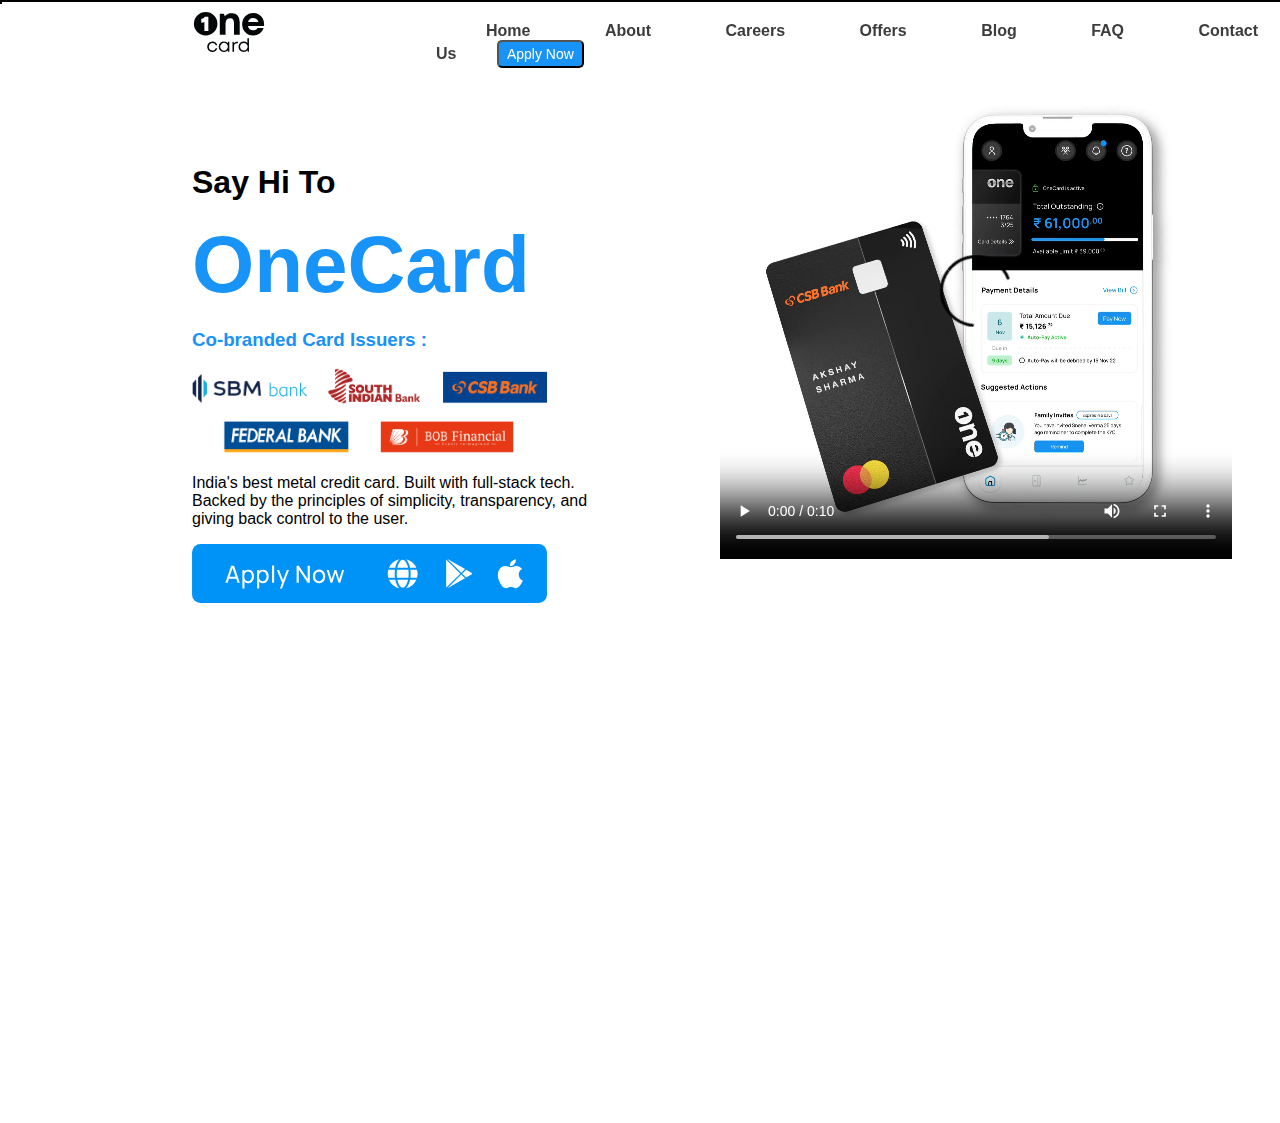
==== Assignment 3/Question 6/index.html @ aeb3a56e "created navbar, video element" ====
<!DOCTYPE html>
<html lang="en">
  <head>
    <meta charset="UTF-8" />
    <meta name="viewport" content="width=device-width, initial-scale=1.0" />
    <link rel="stylesheet" href="style.css" />
    <title>One Card</title>
  </head>
  <body>
    <nav>
      <div class="container">
        <img src="/Assignment 3/Question 6/Assets/logo_black.svg" alt="" />
        <ul>
          <li>
            <a class="nav-item" href="#">Home</a>
            <a class="nav-item" href="#">About</a>
            <a class="nav-item" href="#">Careers</a>
            <a class="nav-item" href="#">Offers</a>
            <a class="nav-item" href="#">Blog</a>
            <a class="nav-item" href="#">FAQ</a>
            <a class="nav-item" href="#">Contact Us</a>
            <button>Apply Now</button>
          </li>
        </ul>
      </div>
    </nav>
    <!-- main -->
    <div class="main">
      <h2>Say Hi To</h2>
      <br />
      <h1>OneCard</h1>
      <br />
      <h3>Co-branded Card Issuers :</h3>
      <img
        src="/Assignment 3/Question 6/Assets/Banking_partners_24thJan_dark__.png"
        alt=""
      />
      <p>
        India's best metal credit card. Built with full-stack tech. <br />
        Backed by the principles of simplicity, transparency, and <br />
        giving back control to the user.
      </p>
      <img src="/Assignment 3/Question 6/Assets/cta_apply_now.svg" alt="" />
    </div>
    <!-- right main -->
    <div class="right-main">
      <video
        src="/Assignment 3/Question 6/Assets/say_hi_2x_d3_.mp4"
        autoplay="autoplay"
        controls
      ></video>
    </div>
  </body>
</html>
---- Assignment 3/Question 6/style.css ----
*{
    margin: 0;
    padding: 0;
    box-sizing: border-box;
    font-family: Arial, Helvetica, sans-serif;
}

nav{
    border: 2px solid black;
    background-color: white;
    /* position: fixed; */
    width: 100%;
}
.container{
    display: flex;
    position: fixed;

}

.container img{
    padding-top: 10px;
    padding-left: 100px;
}

img{
    height: 50px;
    width: 398px;
    background-color: white;
}

.container ul{
    padding-top: 20px;
    padding-left: 80px;
    list-style-type: none;
    background-color: white;
}

.container ul li a{
    justify-content: flex-end;
    margin-left: 50px;
    padding-right: 20px;
    text-decoration: none;
    font-weight: 600;
    color: rgb(61, 59, 59)
}

button{
    background-color: #1893F7;
    color: white;
    margin: 0px 16px;
    padding: 4px 8px;
    border-radius: 5px;
    font-size: 14px;
}

.main{
    margin-left:15%
}

h2{
    margin-top: 10rem;
    font-size: 2rem;
}
h1{
    color:#1893F7;
    font-size: 5rem;
}
h3{
    color: #1892F7;
}
.main>img{
    height: auto;
    width: 355px;
    margin-top: 1rem;
}
p{
    margin-top: 1rem;
}

/* right main */

video{
    position: relative;
    height: 90%;
    width: 40%;
    left: 45rem;
    bottom: 35rem;
}
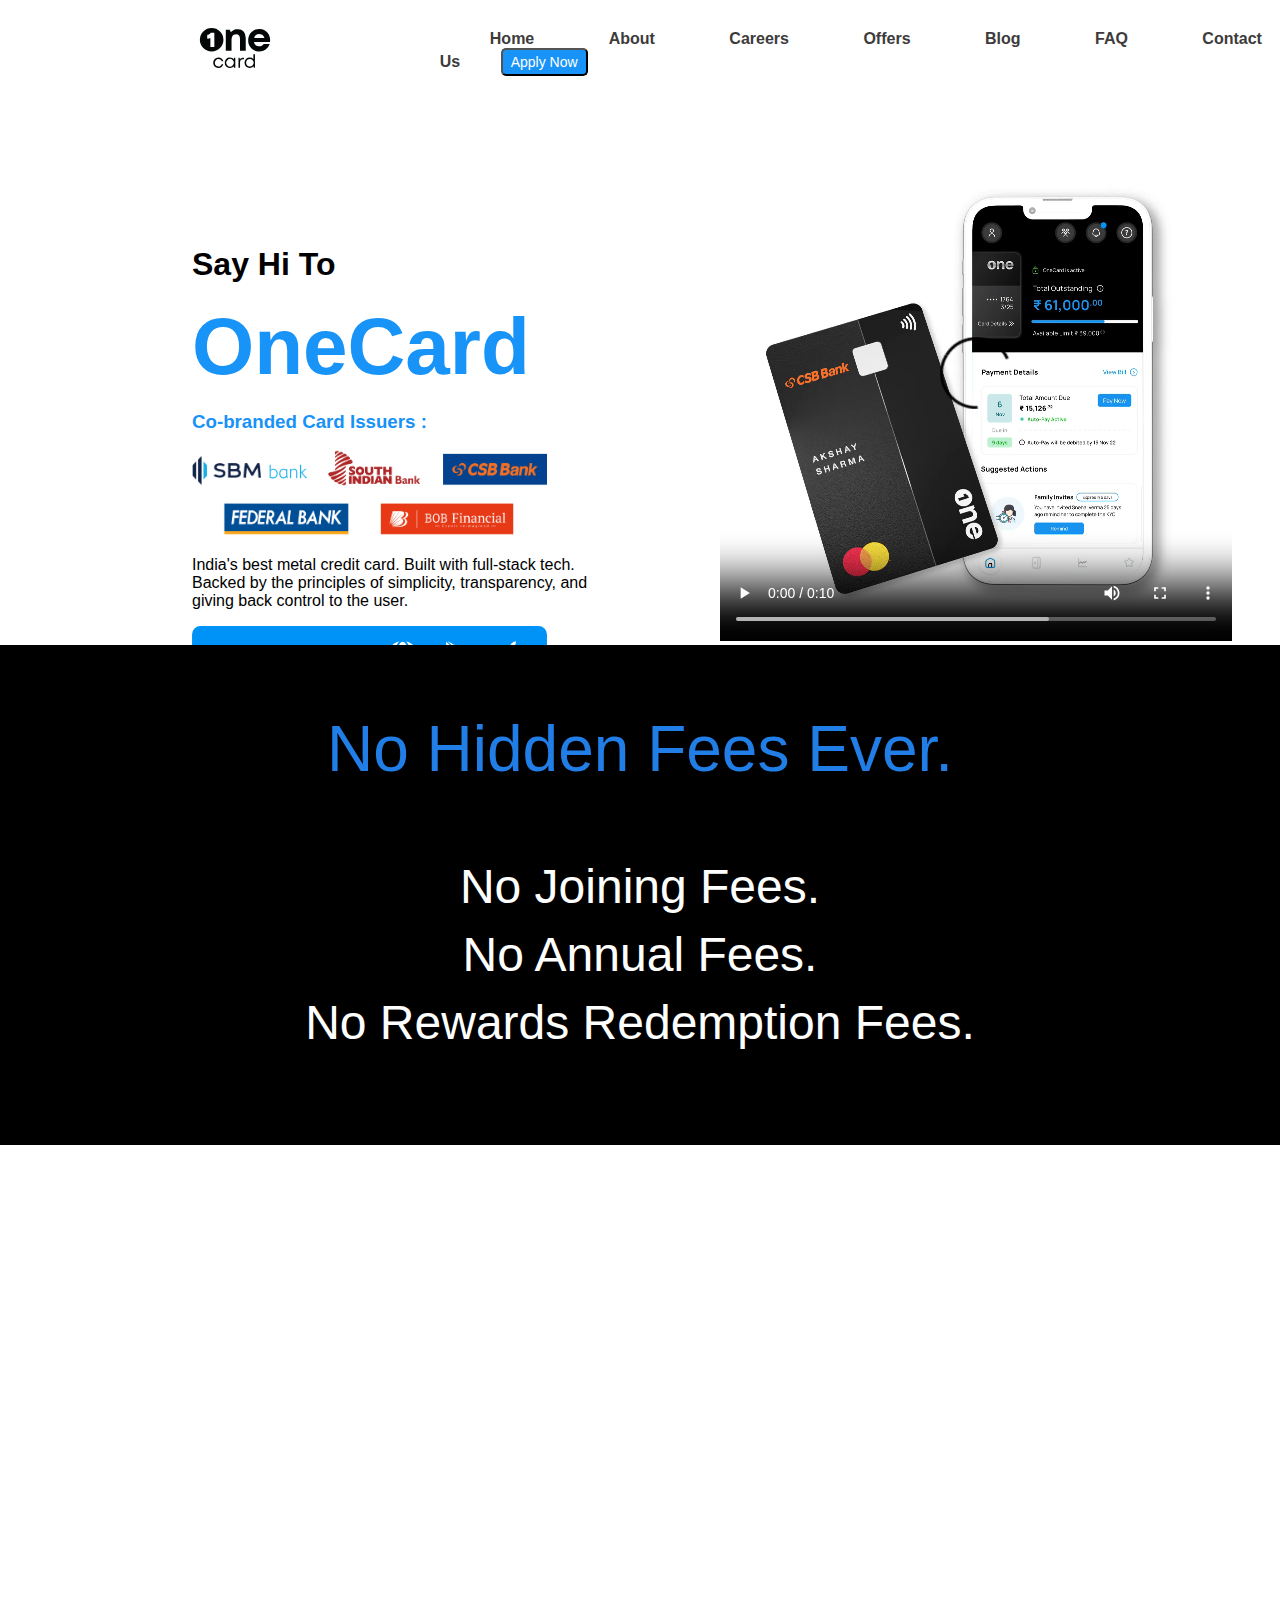
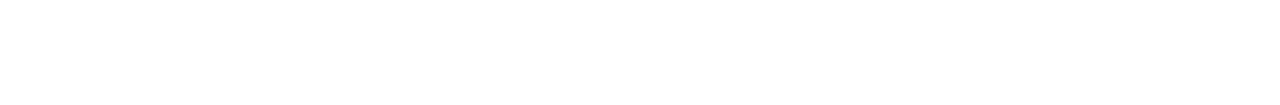
==== commit be132320: "fees section added" ====
--- a/Assignment 3/Question 6/index.html
+++ b/Assignment 3/Question 6/index.html
@@ -26,11 +26,11 @@
     </nav>
     <!-- main -->
     <div class="main">
-      <h2>Say Hi To</h2>
+      <h2 style="margin-top: 10rem; font-size: 2rem">Say Hi To</h2>
       <br />
-      <h1>OneCard</h1>
+      <h1 style="color: #1893f7; font-size: 5rem">OneCard</h1>
       <br />
-      <h3>Co-branded Card Issuers :</h3>
+      <h3 style="color: #1892f7">Co-branded Card Issuers :</h3>
       <img
         src="/Assignment 3/Question 6/Assets/Banking_partners_24thJan_dark__.png"
         alt=""
@@ -42,7 +42,6 @@
       </p>
       <img src="/Assignment 3/Question 6/Assets/cta_apply_now.svg" alt="" />
     </div>
-    <!-- right main -->
     <div class="right-main">
       <video
         src="/Assignment 3/Question 6/Assets/say_hi_2x_d3_.mp4"
@@ -50,5 +49,58 @@
         controls
       ></video>
     </div>
+    <!-- black section -->
+    <div class="fees">
+      <h1
+        style="
+          padding: 60px;
+          color: #217ee6;
+          font-size: 64px;
+          font-weight: 500;
+          line-height: 1.33;
+        "
+      >
+        No Hidden Fees Ever.
+      </h1>
+      <h2
+        style="
+          padding: 10px;
+          color: white;
+          font-size: 3rem;
+          font-weight: 500;
+          font-stretch: normal;
+          line-height: 1;
+          letter-spacing: normal;
+        "
+      >
+        No Joining Fees.
+      </h2>
+      <h2
+        style="
+          padding: 10px;
+          color: white;
+          font-size: 3rem;
+          font-weight: 500;
+          font-stretch: normal;
+          line-height: 1;
+          letter-spacing: normal;
+        "
+      >
+        No Annual Fees.
+      </h2>
+      <h2
+        style="
+          padding: 10px;
+          color: white;
+          font-size: 3rem;
+          font-weight: 500;
+          font-stretch: normal;
+          line-height: 1;
+          letter-spacing: normal;
+        "
+      >
+        No Rewards Redemption Fees.
+      </h2>
+    </div>
   </body>
 </html>
--- a/Assignment 3/Question 6/style.css
+++ b/Assignment 3/Question 6/style.css
@@ -5,17 +5,27 @@
     font-family: Arial, Helvetica, sans-serif;
 }
 
-nav{
-    border: 2px solid black;
-    background-color: white;
-    /* position: fixed; */
-    width: 100%;
+
+
+.navbar{
+    position: fixed;
+    top: 0;
+  width: 100%;
+  background-color: white;
+
 }
-.container{
+
+.container {
+    display: flex;
+    justify-content: space-between;
+    align-items: center;
+    padding: 10px;
+  }
+/* .container{
     display: flex;
     position: fixed;
-
-}
+    width: 100%;
+} */
 
 .container img{
     padding-top: 10px;
@@ -41,7 +51,8 @@
     padding-right: 20px;
     text-decoration: none;
     font-weight: 600;
-    color: rgb(61, 59, 59)
+    color: rgb(61, 59, 59);
+    background-color: white;
 }
 
 button{
@@ -54,20 +65,21 @@
 }
 
 .main{
-    margin-left:15%
+    /* margin-top: 60px; */
+    margin-left:15%;
 }
 
-h2{
+/* h2{
     margin-top: 10rem;
     font-size: 2rem;
-}
-h1{
+} */
+/* h1{
     color:#1893F7;
     font-size: 5rem;
-}
-h3{
+} */
+/* h3{
     color: #1892F7;
-}
+} */
 .main>img{
     height: auto;
     width: 355px;
@@ -83,6 +95,43 @@
     position: relative;
     height: 90%;
     width: 40%;
-    left: 45rem;
+        left: 45rem;
+        bottom: 35rem;
+}
+
+/* .right-main {
+    margin-left: 60%;
+    margin-top: 2rem;
+  } */
+  
+.fees{
+    border: 2px solid black;
+    height: 500px;
+    position: relative;
+    /* top: 1rem; */
     bottom: 35rem;
+    /* left: 10px; */
+    /* padding: 50px; */
+    text-align: center;
+    background-color: black;
+
 }
+
+/* h1{
+    padding: 60px;
+    color:#217ee6;                           
+    font-size: 64px;
+    font-weight: 500;
+    line-height: 1.33;
+} */
+
+/* h2{
+    padding: 10px ;
+    color: white;
+    font-size: 3rem;
+    font-weight: 500;
+    font-stretch: normal;
+    line-height: 1;
+    letter-spacing: normal;
+} */
+
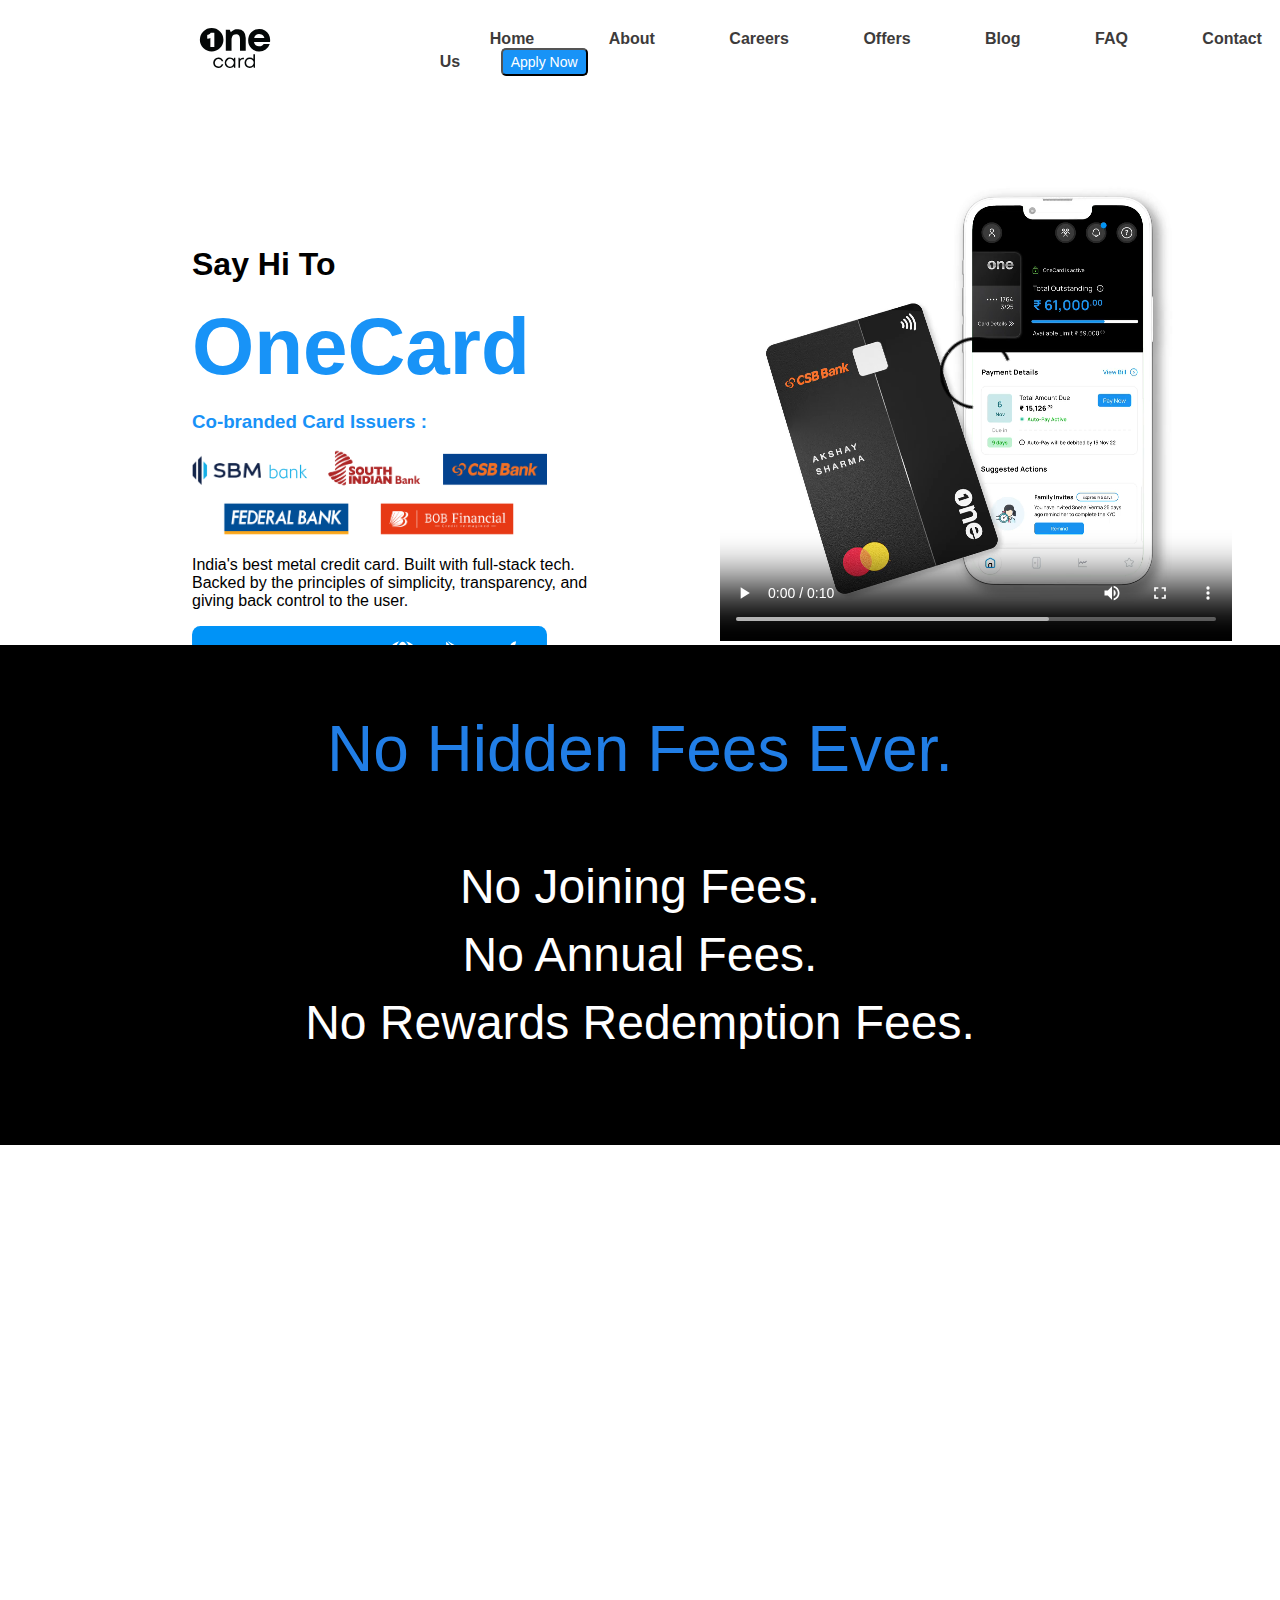
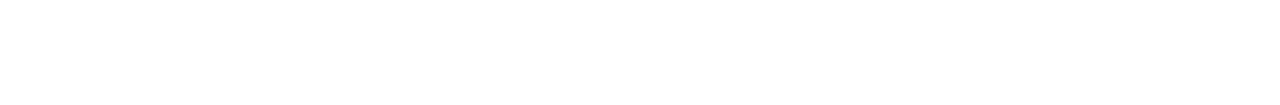
==== commit 3d5851dd: "updated the video" ====
--- a/Assignment 3/Question 6/index.html
+++ b/Assignment 3/Question 6/index.html
@@ -24,7 +24,7 @@
         </ul>
       </div>
     </nav>
-    <!-- main -->
+    <!-- left-main -->
     <div class="main">
       <h2 style="margin-top: 10rem; font-size: 2rem">Say Hi To</h2>
       <br />
@@ -43,13 +43,12 @@
       <img src="/Assignment 3/Question 6/Assets/cta_apply_now.svg" alt="" />
     </div>
     <div class="right-main">
-      <video
-        src="/Assignment 3/Question 6/Assets/say_hi_2x_d3_.mp4"
-        autoplay="autoplay"
-        controls
-      ></video>
+      <video class="card-video" controls autoplay loop>
+        <source src="/Assignment 3/Question 6/Assets/say_hi_2x_d3_.mp4" />
+        Your browser does not support the video tag.
+      </video>
     </div>
-    <!-- black section -->
+    <!-- fees section -->
     <div class="fees">
       <h1
         style="
--- a/Assignment 3/Question 6/style.css
+++ b/Assignment 3/Question 6/style.css
@@ -5,13 +5,10 @@
     font-family: Arial, Helvetica, sans-serif;
 }
 
-
-
 .navbar{
-    position: fixed;
     top: 0;
-  width: 100%;
-  background-color: white;
+    width: 100%;
+    background-color: white;
 
 }
 
@@ -21,11 +18,6 @@
     align-items: center;
     padding: 10px;
   }
-/* .container{
-    display: flex;
-    position: fixed;
-    width: 100%;
-} */
 
 .container img{
     padding-top: 10px;
@@ -65,21 +57,10 @@
 }
 
 .main{
-    /* margin-top: 60px; */
+
     margin-left:15%;
 }
 
-/* h2{
-    margin-top: 10rem;
-    font-size: 2rem;
-} */
-/* h1{
-    color:#1893F7;
-    font-size: 5rem;
-} */
-/* h3{
-    color: #1892F7;
-} */
 .main>img{
     height: auto;
     width: 355px;
@@ -91,47 +72,32 @@
 
 /* right main */
 
-video{
+.card-video{
     position: relative;
     height: 90%;
     width: 40%;
-        left: 45rem;
-        bottom: 35rem;
+    left: 45rem;
+    bottom: 35rem;
 }
 
-/* .right-main {
-    margin-left: 60%;
-    margin-top: 2rem;
-  } */
-  
 .fees{
     border: 2px solid black;
     height: 500px;
     position: relative;
-    /* top: 1rem; */
     bottom: 35rem;
-    /* left: 10px; */
-    /* padding: 50px; */
     text-align: center;
     background-color: black;
 
 }
 
-/* h1{
-    padding: 60px;
-    color:#217ee6;                           
-    font-size: 64px;
-    font-weight: 500;
-    line-height: 1.33;
-} */
-
-/* h2{
-    padding: 10px ;
-    color: white;
-    font-size: 3rem;
-    font-weight: 500;
-    font-stretch: normal;
-    line-height: 1;
-    letter-spacing: normal;
-} */
-
+/* dark-light mode */
+/* @media only screen and (min-width: 480px) and (max-width: 800px) {
+    .fees{
+        background-color: white;
+    }
+    .fees h2{
+        color: black;
+    }
+    
+  }
+   */
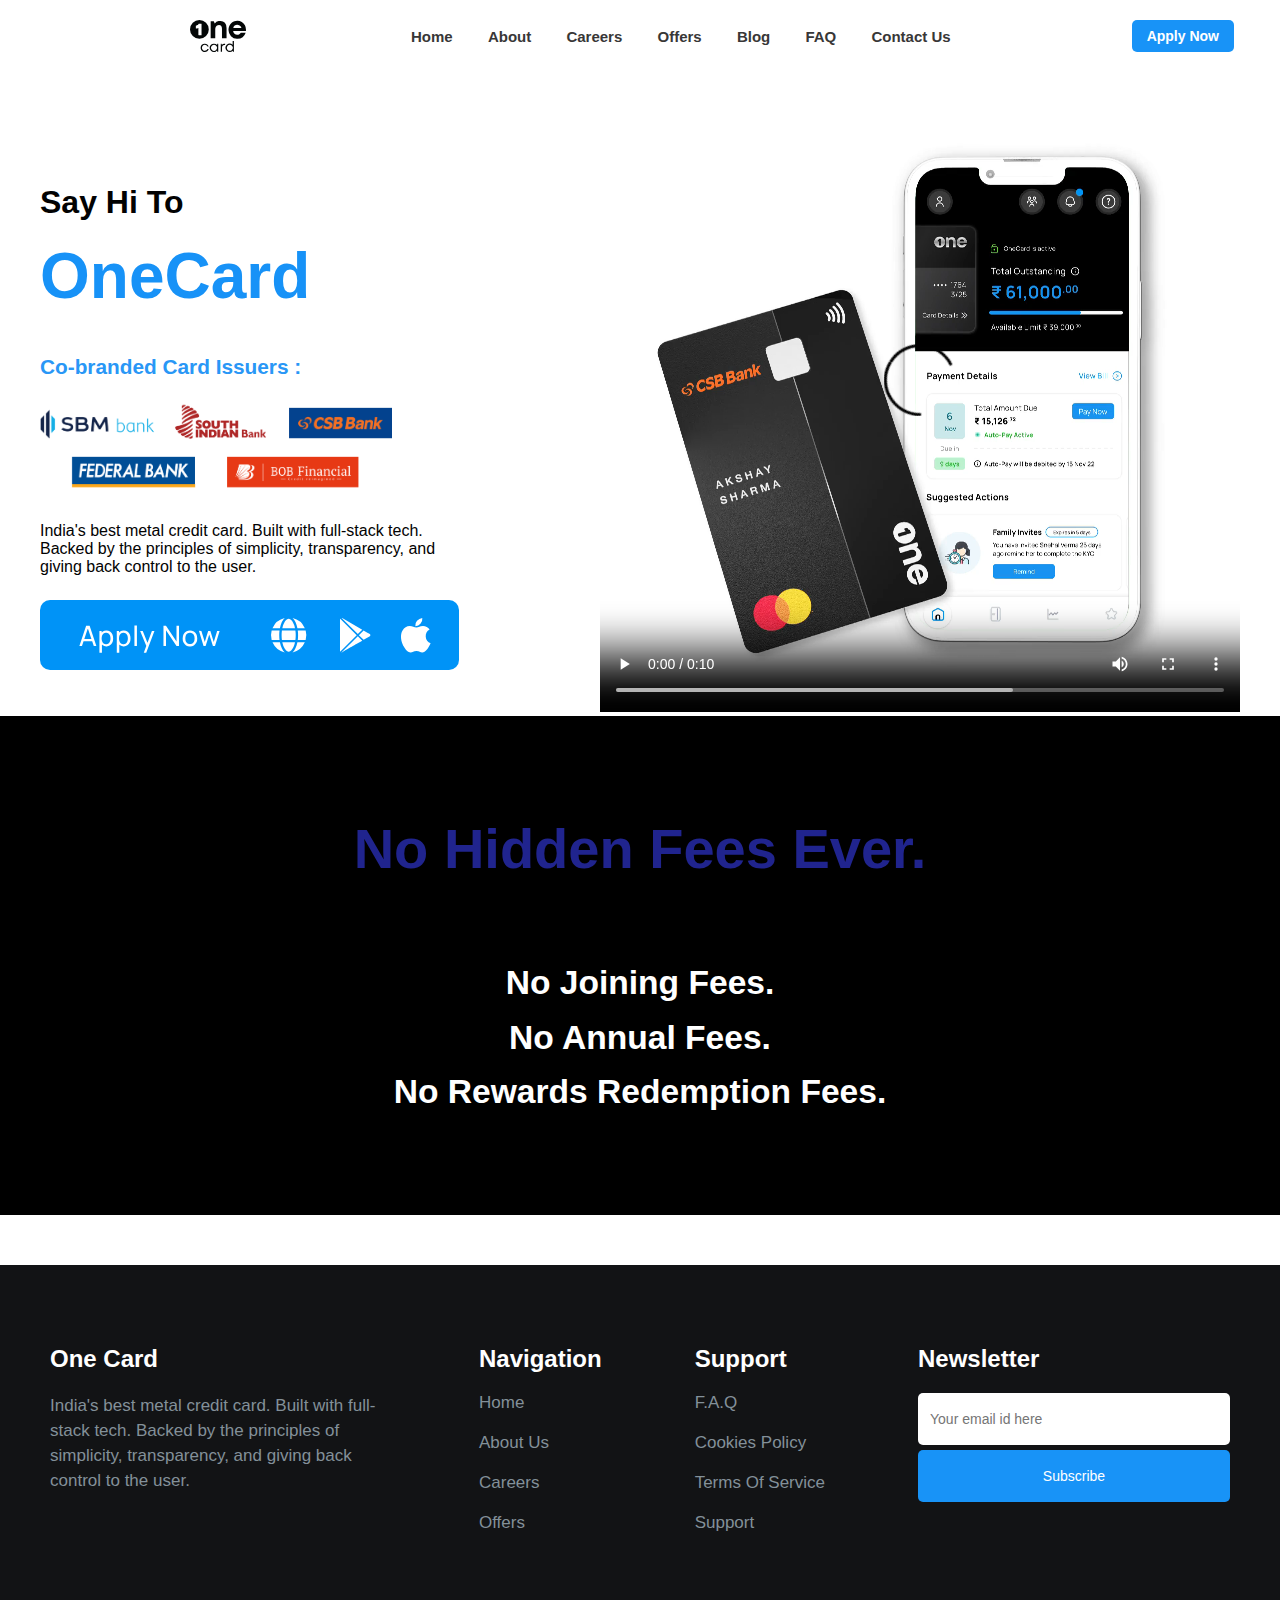
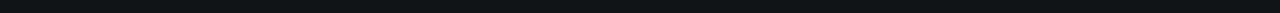
==== commit 2bb11377: "project onecard completed" ====
--- a/Assignment 3/Question 6/index.html
+++ b/Assignment 3/Question 6/index.html
@@ -8,98 +8,106 @@
   </head>
   <body>
     <nav>
-      <div class="container">
-        <img src="/Assignment 3/Question 6/Assets/logo_black.svg" alt="" />
-        <ul>
-          <li>
-            <a class="nav-item" href="#">Home</a>
-            <a class="nav-item" href="#">About</a>
-            <a class="nav-item" href="#">Careers</a>
-            <a class="nav-item" href="#">Offers</a>
-            <a class="nav-item" href="#">Blog</a>
-            <a class="nav-item" href="#">FAQ</a>
-            <a class="nav-item" href="#">Contact Us</a>
-            <button>Apply Now</button>
-          </li>
-        </ul>
+      <div>
+        <img class="logo" src="/Assignment 3/Question 6/Assets/logo_black.svg" alt="" />
+        <div class="nav-items">
+          <a class="nav-link" href="#">Home</a>
+          <a class="nav-link" href="#">About</a>
+          <a class="nav-link" href="#">Careers</a>
+          <a class="nav-link" href="#">Offers</a>
+          <a class="nav-link" href="#">Blog</a>
+          <a class="nav-link" href="#">FAQ</a>
+          <a class="nav-link" href="#">Contact Us</a>
+        </div>
+        <button class="nav-btn">Apply Now</button>
+        <!-- for mobile views -->
+        <img src="/Assignment 3/Question 6/Assets/burger-menu.svg" alt="menu" class="menu" />
       </div>
+      <div class="small-screen-nav"></div>
+      </div>
+      <!-- end -->
     </nav>
     <!-- left-main -->
-    <div class="main">
-      <h2 style="margin-top: 10rem; font-size: 2rem">Say Hi To</h2>
+    <main class="main">
+    <div class="left-main">
+      <h2 class="welcome">Say Hi To</h2>
       <br />
-      <h1 style="color: #1893f7; font-size: 5rem">OneCard</h1>
+      <h1 class="onecard">OneCard</h1>
       <br />
-      <h3 style="color: #1892f7">Co-branded Card Issuers :</h3>
+      <h3 class="sponsers">Co-branded Card Issuers :</h3>
       <img
         src="/Assignment 3/Question 6/Assets/Banking_partners_24thJan_dark__.png"
         alt=""
+        class="onecard-details"
       />
-      <p>
+      <p class="breif">
         India's best metal credit card. Built with full-stack tech. <br />
         Backed by the principles of simplicity, transparency, and <br />
         giving back control to the user.
       </p>
-      <img src="/Assignment 3/Question 6/Assets/cta_apply_now.svg" alt="" />
+      <img src="/Assignment 3/Question 6/Assets/cta_apply_now.svg" alt="" class="apply-btn"/>
     </div>
+    <!-- right section of main -->
     <div class="right-main">
       <video class="card-video" controls autoplay loop>
         <source src="/Assignment 3/Question 6/Assets/say_hi_2x_d3_.mp4" />
         Your browser does not support the video tag.
       </video>
     </div>
-    <!-- fees section -->
-    <div class="fees">
-      <h1
-        style="
-          padding: 60px;
-          color: #217ee6;
-          font-size: 64px;
-          font-weight: 500;
-          line-height: 1.33;
-        "
-      >
-        No Hidden Fees Ever.
-      </h1>
-      <h2
-        style="
-          padding: 10px;
-          color: white;
-          font-size: 3rem;
-          font-weight: 500;
-          font-stretch: normal;
-          line-height: 1;
-          letter-spacing: normal;
-        "
-      >
-        No Joining Fees.
-      </h2>
-      <h2
-        style="
-          padding: 10px;
-          color: white;
-          font-size: 3rem;
-          font-weight: 500;
-          font-stretch: normal;
-          line-height: 1;
-          letter-spacing: normal;
-        "
-      >
-        No Annual Fees.
-      </h2>
-      <h2
-        style="
-          padding: 10px;
-          color: white;
-          font-size: 3rem;
-          font-weight: 500;
-          font-stretch: normal;
-          line-height: 1;
-          letter-spacing: normal;
-        "
-      >
-        No Rewards Redemption Fees.
-      </h2>
+  </main>
+  
+  <!-- fees -->
+  <section class="fees">
+    <h1 class="fees-heading"
+    >No Hidden Fees Ever.</h1>
+    <h2 class="fees-sub">No Joining Fees.</h2>
+    <h2 class="fees-sub">No Annual Fees.</h2>
+    <h2 class="fees-sub">
+      No Rewards Redemption Fees.
+    </h2>
+  </section>
+
+  <!-- footer - section -->
+  <footer>
+    <div>
+      <div>
+        <h1 class="footer-heading">One Card</h1>
+        <div class="footer-details">
+          India's best metal credit card. Built with full-stack tech. Backed
+          by the principles of simplicity, transparency, and giving back
+          control to the user.
+        </div>
+      </div>
+      <div>
+        <h1 class="footer-heading">Navigation</h1>
+        <div class="footer-links">
+          <a href="#" class="footer-link">Home</a>
+          <a href="#" class="footer-link">About Us</a>
+          <a href="#" class="footer-link">Careers</a>
+          <a href="#" class="footer-link">Offers</a>
+        </div>
+      </div>
+      <div>
+        <h1 class="footer-heading">Support</h1>
+        <div class="footer-links">
+          <a href="#" class="footer-link">F.A.Q</a>
+          <a href="#" class="footer-link">Cookies Policy</a>
+          <a href="#" class="footer-link">Terms Of Service</a>
+          <a href="#" class="footer-link">Support</a>
+        </div>
+      </div>
+      <div>
+        <h1 class="footer-heading">Newsletter</h1>
+        <form>
+          <input
+            type="text"
+            placeholder="Your email id here"
+            class="footer-input"
+          />
+          <button type="submit" class="footer-btn">Subscribe</button>
+        </form>
+      </div>
     </div>
+  </footer>
   </body>
 </html>
--- a/Assignment 3/Question 6/style.css
+++ b/Assignment 3/Question 6/style.css
@@ -1,103 +1,283 @@
-*{
+* {
     margin: 0;
     padding: 0;
-    box-sizing: border-box;
-    font-family: Arial, Helvetica, sans-serif;
-}
-
-.navbar{
-    top: 0;
-    width: 100%;
-    background-color: white;
-
-}
-
-.container {
+    font-family: 'Trebuchet MS', 'Lucida Sans Unicode', 'Lucida Grande', 'Lucida Sans', Arial, sans-serif;
+}
+
+nav {
+    padding: 20px 30px;
+}
+
+nav>div {
     display: flex;
     justify-content: space-between;
     align-items: center;
-    padding: 10px;
-  }
-
-.container img{
-    padding-top: 10px;
-    padding-left: 100px;
-}
-
-img{
-    height: 50px;
-    width: 398px;
-    background-color: white;
-}
-
-.container ul{
-    padding-top: 20px;
-    padding-left: 80px;
-    list-style-type: none;
-    background-color: white;
-}
-
-.container ul li a{
-    justify-content: flex-end;
-    margin-left: 50px;
-    padding-right: 20px;
+    max-width: 80rem;
+    margin: auto;
+}
+
+.logo {
+    width: 3.5rem;
+    cursor: pointer;
+    margin-left: 10rem;
+}
+
+.nav-items {
+    display: flex;
+    align-items: center;
+    gap: 2.2rem;
+}
+
+.nav-link {
     text-decoration: none;
-    font-weight: 600;
-    color: rgb(61, 59, 59);
-    background-color: white;
-}
-
-button{
+    color: #383737;
+    font-size: 15px;
+    font-weight: 600;
+    cursor: pointer;
+}
+
+.nav-btn {
     background-color: #1893F7;
+    border: none;
     color: white;
     margin: 0px 16px;
-    padding: 4px 8px;
+    padding: 8px 15px;
     border-radius: 5px;
     font-size: 14px;
-}
-
-.main{
-
-    margin-left:15%;
-}
-
-.main>img{
-    height: auto;
-    width: 355px;
-    margin-top: 1rem;
-}
-p{
-    margin-top: 1rem;
-}
-
-/* right main */
-
-.card-video{
-    position: relative;
-    height: 90%;
-    width: 40%;
-    left: 45rem;
-    bottom: 35rem;
-}
-
-.fees{
-    border: 2px solid black;
-    height: 500px;
-    position: relative;
-    bottom: 35rem;
+    font-weight: 600;
+}
+
+.nav-btn:hover{
+    background-color: #065291;
+    transition-duration: 1s;
+}
+
+.menu {
+    width: 1.7rem;
+    display: none;
+    cursor: pointer;
+}
+
+.small-screen-nav{
+    display: none;
+}
+
+.main {
+    display: flex;
+    padding: 0 30px;
+    justify-content: space-between;
+    max-width: 75rem;
+    margin: 0 auto;
+}
+
+.main .left-main {
+    margin-top: 7rem;
+}
+
+.welcome {
+    color: #020202;
+    font-size: 2rem;
+    font-weight: 600;
+}
+
+.onecard {
+    color: #1792F7;
+    font-size: 4rem;
+    font-weight: 600;
+}
+
+.sponsers {
+    color: #2997F6;
+    font-size: 1.3rem;
+    font-weight: 600;
+    margin: 1.5rem 0;
+}
+
+.onecard-details {
+    width: 22rem;
+}
+
+.breif {
+    color: #020202;
+    margin-top: 1.8rem;
+}
+
+.apply-btn{
+    margin-top: 1.5rem;
+
+}
+
+.card-video {
+    width: 40rem;
+}
+
+
+/* fees */
+
+.fees {
+    background-color: #000000;
     text-align: center;
-    background-color: black;
-
-}
-
-/* dark-light mode */
-/* @media only screen and (min-width: 480px) and (max-width: 800px) {
-    .fees{
-        background-color: white;
-    }
-    .fees h2{
-        color: black;
-    }
-    
-  }
-   */
+    padding: 100px;
+}
+
+.fees-heading {
+    color: #20248e;
+    font-size: 3.5rem;
+    margin-bottom: 80px;
+    font-weight: 600;
+}
+
+.fees-sub {
+    color: #FFFFFF;
+    font-size: 2.1rem;
+    margin-top: 10px;
+    font-weight: 600;
+    line-height: 1.33;
+}
+
+/* footer - section */
+footer {
+    background-color: #121315;
+    margin-top: 50px;
+    padding: 80px 50px;
+}
+
+footer>div {
+    display: flex;
+    justify-content: space-between;
+    max-width: 80rem;
+    margin: 0 auto;
+}
+
+.footer-heading {
+    color: #fff;
+    font-size: 24px;
+    margin-bottom: 20px;
+}
+
+.footer-details {
+    font-size: 17px;
+    line-height: 25px;
+    color: #839099;
+    max-width: 21rem;
+}
+
+.footer-links {
+    display: flex;
+    flex-direction: column;
+    gap: 20px;
+}
+
+.footer-link {
+    font-size: 17px;
+    text-decoration: none;
+    color: #839099;
+}
+
+.footer-input {
+    outline: none;
+    border: none;
+    padding: 18px 12px;
+    width: 18rem;
+    border-radius: 5px;
+    font-size: 14px;
+    display: block;
+}
+
+.footer-btn {
+    display: block;
+    width: 100%;
+    background-color: #1893F7;
+    color: #fff;
+    padding: 18px 12px;
+    border-radius: 5px;
+    font-size: 14px;
+    outline: none;
+    border: none;
+    margin-top: 5px;
+    cursor: pointer;
+}
+
+/* Media Queries */
+
+@media screen and (max-width: 1040px) {
+    /* Styles for main section */
+    .main {
+        flex-direction: column;
+        align-items: center;
+    }
+
+    .card-video {
+        margin-top: 80px;
+        width: 100%;
+    }
+
+    /* Styles for footer */
+
+    footer{
+        padding: 80px 30px;
+    }
+
+    footer>div {
+        flex-direction: column;
+        gap: 30px;
+    }
+
+    .footer-details{
+        max-width: 100%;
+    }
+
+    .footer-input {
+        width: calc(100% - 24px);
+    }
+}
+
+@media screen and (max-width: 640px) {
+    /* Styles for navbar */
+    .nav-items{
+        display: none;
+    }
+
+    .nav-btn{
+        display: none;
+    }
+
+    .menu{
+        display: block;
+    }
+
+    /* Styles for information section */
+    .fees {
+        background: #fff;
+    }
+
+    .fees-heading {
+        font-size: 2.5rem;
+        margin-bottom: 30px;
+    }
+
+    .fees-sub {
+        font-size: 1.5rem;
+        color: #000000;
+    }
+}
+
+@media screen and (max-width: 380px){
+    /* Styles for main section */
+    .welcome{
+        font-size: 1.8rem;
+        margin-bottom: 0.5rem;
+    }
+
+    .onecard{
+        font-size: 3rem;
+    }
+
+    .sponsers{
+        font-size: 1.1rem;
+    }
+
+    .onecard-details{
+        width: 100%;
+    }
+}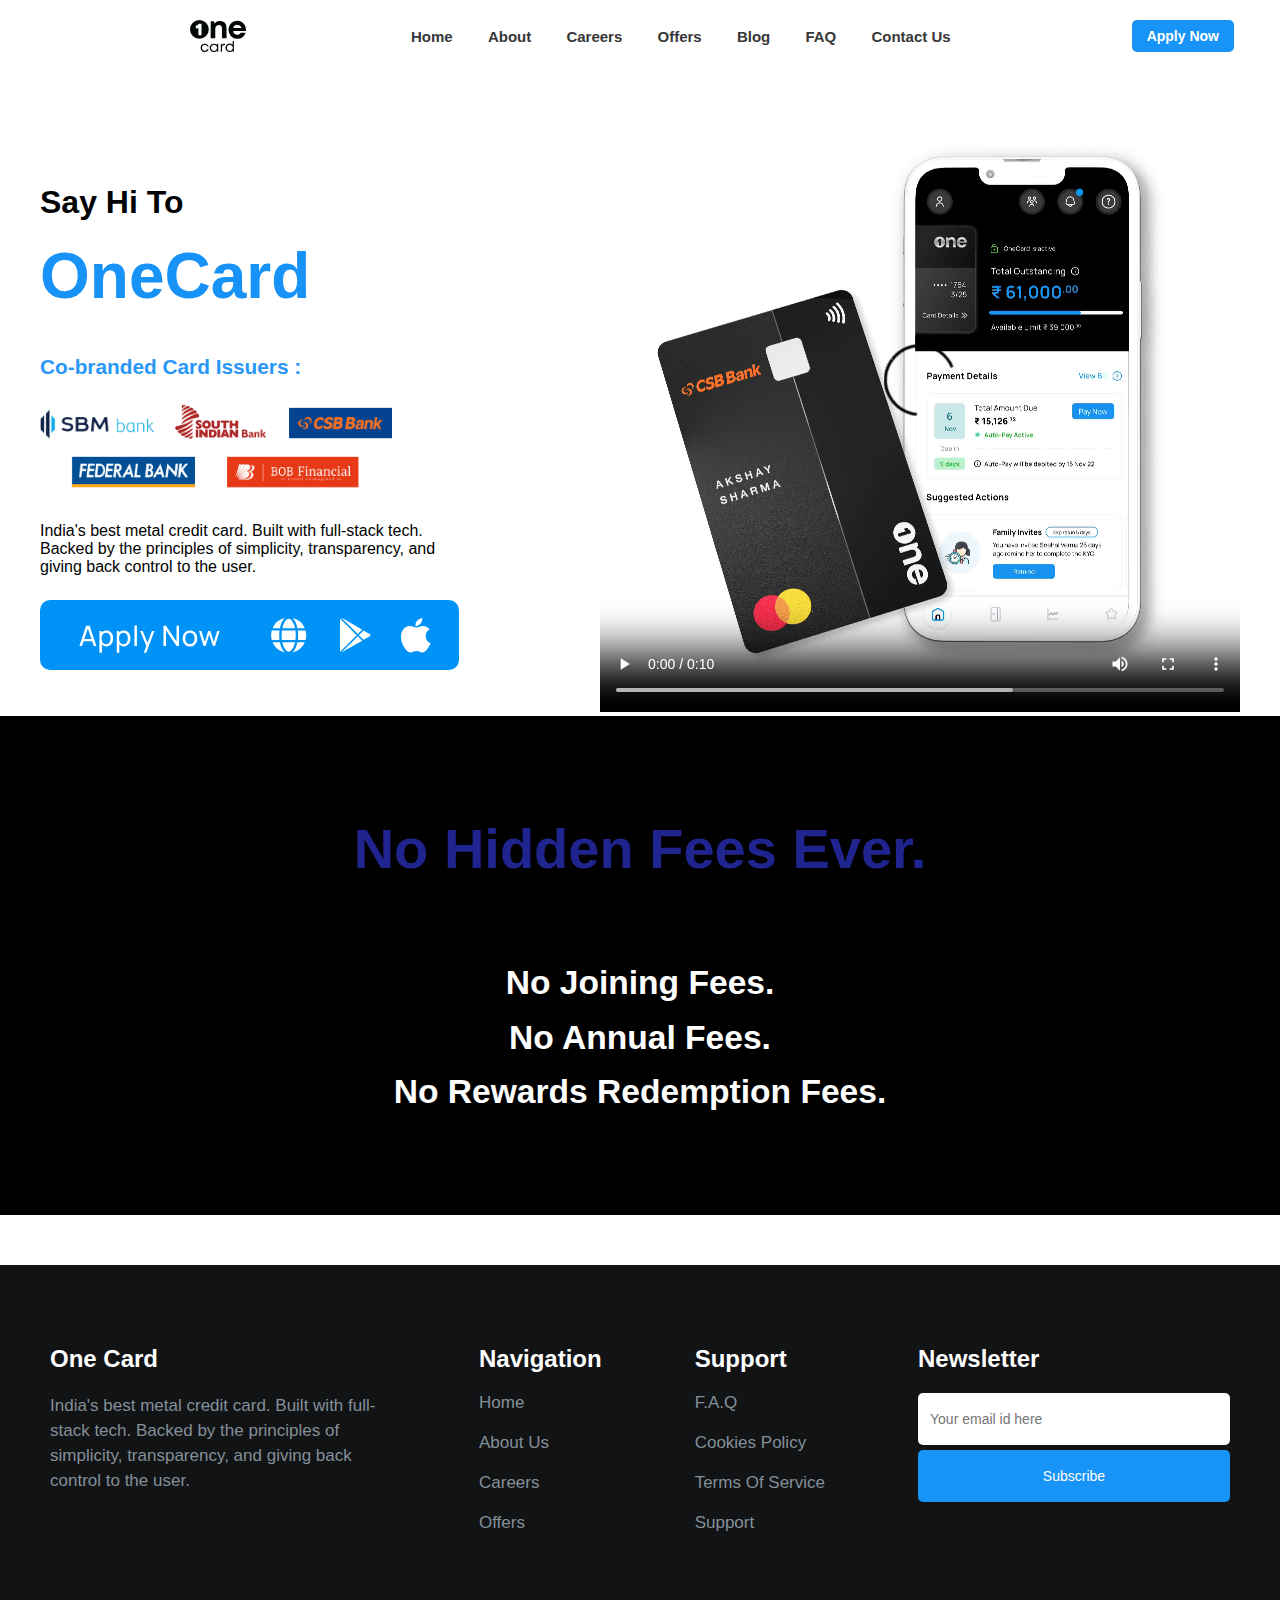
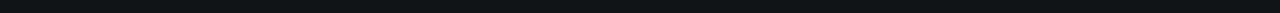
==== commit 2039596b: "Q6 Completed" ====
--- a/Assignment 3/Question 6/index.html
+++ b/Assignment 3/Question 6/index.html
@@ -4,7 +4,7 @@
     <meta charset="UTF-8" />
     <meta name="viewport" content="width=device-width, initial-scale=1.0" />
     <link rel="stylesheet" href="style.css" />
-    <title>One Card</title>
+    <title>One-Card</title>
   </head>
   <body>
     <nav>
--- a/Assignment 3/Question 6/style.css
+++ b/Assignment 3/Question 6/style.css
@@ -201,7 +201,7 @@
 /* Media Queries */
 
 @media screen and (max-width: 1040px) {
-    /* Styles for main section */
+    
     .main {
         flex-direction: column;
         align-items: center;
@@ -212,7 +212,7 @@
         width: 100%;
     }
 
-    /* Styles for footer */
+    
 
     footer{
         padding: 80px 30px;
@@ -233,7 +233,7 @@
 }
 
 @media screen and (max-width: 640px) {
-    /* Styles for navbar */
+    
     .nav-items{
         display: none;
     }
@@ -246,7 +246,7 @@
         display: block;
     }
 
-    /* Styles for information section */
+
     .fees {
         background: #fff;
     }
@@ -263,7 +263,6 @@
 }
 
 @media screen and (max-width: 380px){
-    /* Styles for main section */
     .welcome{
         font-size: 1.8rem;
         margin-bottom: 0.5rem;
